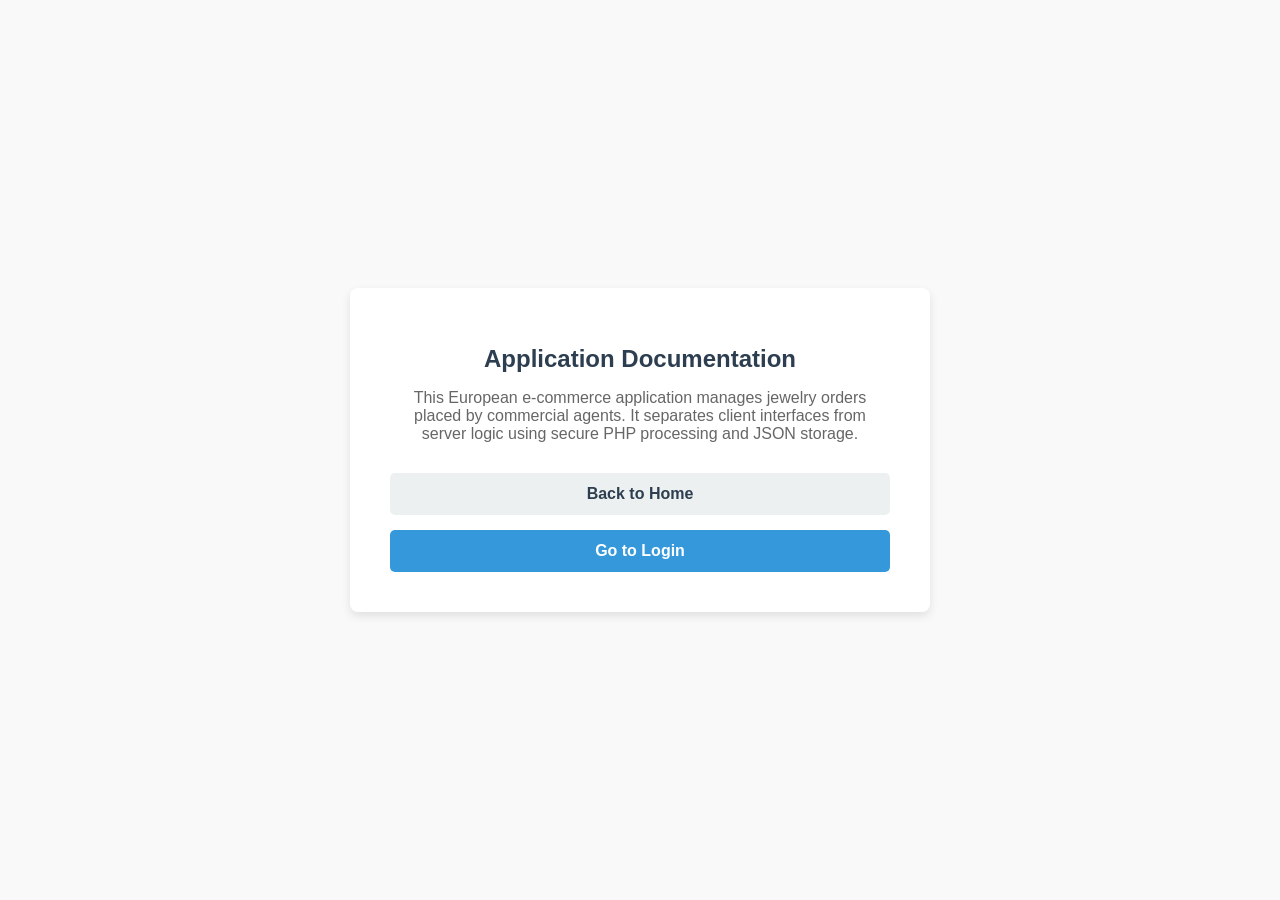
==== application/client/documentation.html @ af9f53cf "Commit 2: Afegits estils CSS, documentacio, login i authenticate.php" ====
<!DOCTYPE html>
<html lang="en">
<head>
    <meta charset="UTF-8">
    <meta name="viewport" content="width=device-width, initial-scale=1.0">
    <title>Documentation - Jewelry Store</title>
    <!-- Enllaç al full d'estils CSS -->
    <link rel="stylesheet" href="style.css">
</head>
<body>
    <div class="container">
        <!-- Descripció breu de l'aplicació exigida -->
        <h1>Application Documentation</h1>
        <p>This European e-commerce application manages jewelry orders placed by commercial agents. It separates client interfaces from server logic using secure PHP processing and JSON storage.</p>

        <div class="menu-buttons">
            <!-- Botons de retorn i accés -->
            <a href="index.html" class="btn">Back to Home</a>
            <a href="login.html" class="btn btn-primary">Go to Login</a>
        </div>
    </div>
</body>
</html>
---- application/client/style.css ----
/* Estils generals per a la interfície de la joieria */
body {
    font-family: Arial, sans-serif;
    background-color: #f9f9f9;
    color: #333;
    margin: 0;
    padding: 0;
    display: flex;
    justify-content: center;
    align-items: center;
    height: 100vh;
}

.container {
    background-color: #ffffff;
    padding: 40px;
    border-radius: 8px;
    box-shadow: 0 4px 10px rgba(0, 0, 0, 0.1);
    text-align: center;
    max-width: 500px;
    width: 100%;
}

h1 {
    color: #2c3e50;
    font-size: 24px;
}

p {
    color: #666;
    margin-bottom: 30px;
}

.menu-buttons {
    display: flex;
    flex-direction: column;
    gap: 15px;
}

.btn {
    display: inline-block;
    padding: 12px 20px;
    background-color: #ecf0f1;
    color: #2c3e50;
    text-decoration: none;
    border-radius: 5px;
    font-weight: bold;
    transition: background 0.3s;
}

.btn:hover {
    background-color: #bdc3c7;
}

.btn-primary {
    background-color: #3498db;
    color: white;
}

.btn-primary:hover {
    background-color: #2980b9;
}
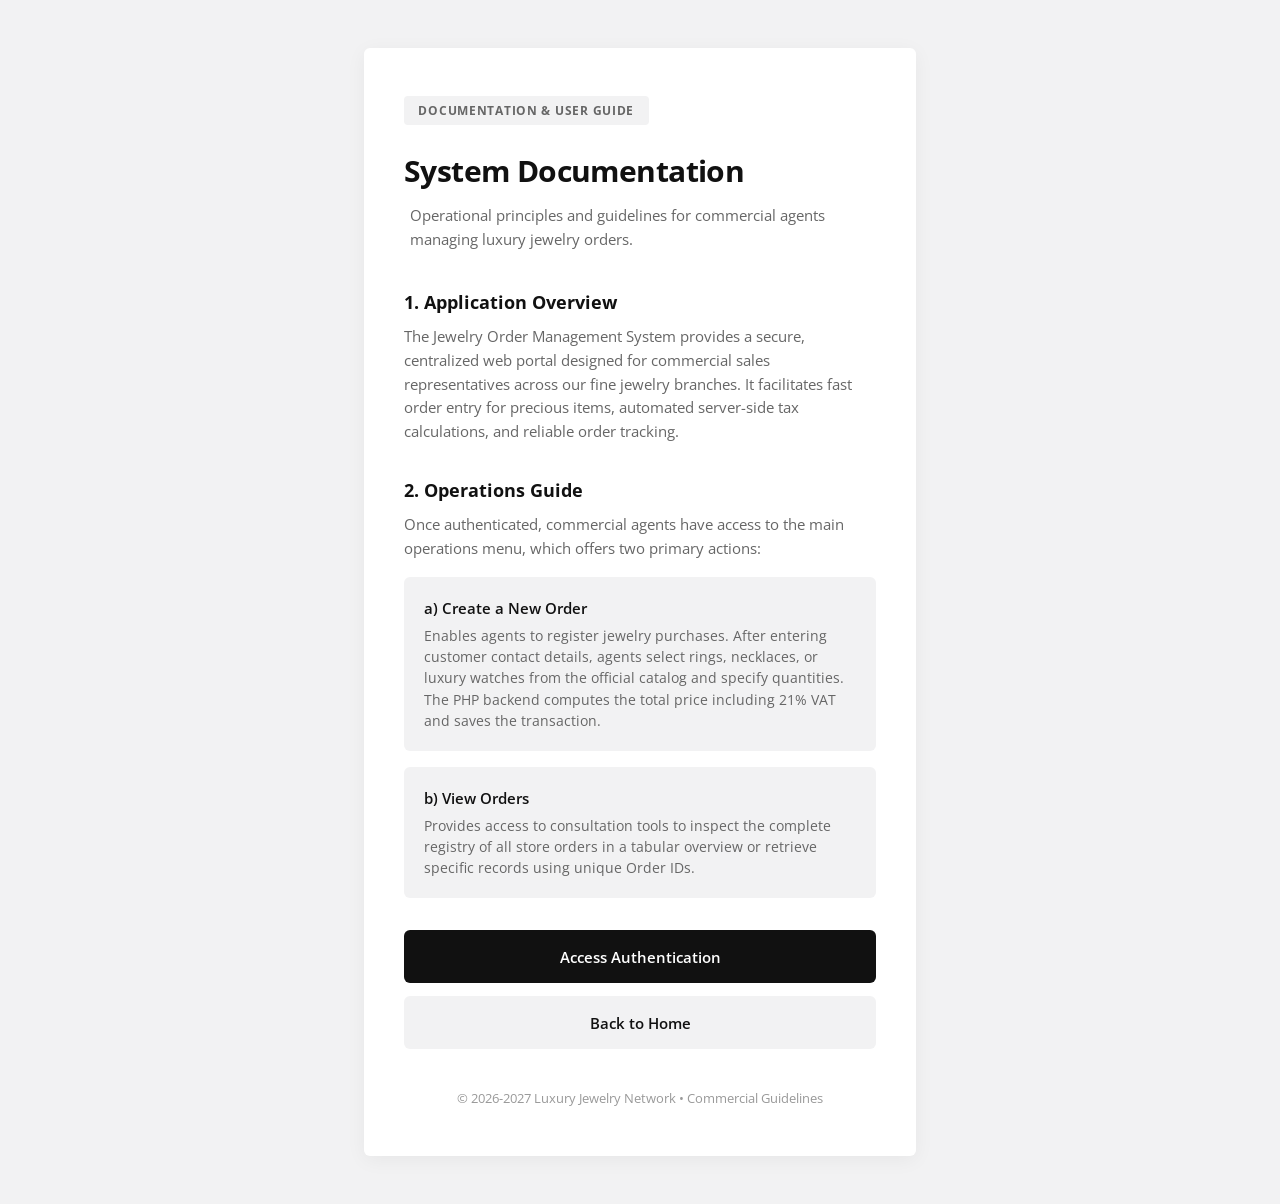
==== commit 5ca0cbbb: "Fix: Actualitzat el server" ====
--- a/application/client/documentation.html
+++ b/application/client/documentation.html
@@ -1,23 +1,63 @@
 <!DOCTYPE html>
 <html lang="en">
 <head>
-    <meta charset="UTF-8">
-    <meta name="viewport" content="width=device-width, initial-scale=1.0">
-    <title>Documentation - Jewelry Store</title>
-    <!-- Enllaç al full d'estils CSS -->
-    <link rel="stylesheet" href="style.css">
+  <meta charset="UTF-8">
+  <meta name="viewport" content="width=device-width, initial-scale=1.0">
+  <meta name="description" content="System description and operations documentation for the Jewelry Order Management System">
+  <title>Documentation - Jewelry Order Management</title>
+  <link rel="stylesheet" href="css/styles.css?v=4">
 </head>
 <body>
-    <div class="container">
-        <!-- Descripció breu de l'aplicació exigida -->
-        <h1>Application Documentation</h1>
-        <p>This European e-commerce application manages jewelry orders placed by commercial agents. It separates client interfaces from server logic using secure PHP processing and JSON storage.</p>
+  <main class="container">
+    <article class="glass-card doc-card" id="documentation-card">
+      <div class="app-badge">Documentation &amp; User Guide</div>
+      
+      <h1 class="app-title" id="doc-title">System Documentation</h1>
+      <p class="app-subtitle" id="doc-subtitle">
+        Operational principles and guidelines for commercial agents managing luxury jewelry orders.
+      </p>
 
-        <div class="menu-buttons">
-            <!-- Botons de retorn i accés -->
-            <a href="index.html" class="btn">Back to Home</a>
-            <a href="login.html" class="btn btn-primary">Go to Login</a>
+      <section class="doc-section" aria-labelledby="section-overview">
+        <h2 id="section-overview">1. Application Overview</h2>
+        <p>
+          The Jewelry Order Management System provides a secure, centralized web portal designed for commercial sales representatives across our fine jewelry branches. It facilitates fast order entry for precious items, automated server-side tax calculations, and reliable order tracking.
+        </p>
+      </section>
+
+      <section class="doc-section" aria-labelledby="section-operations">
+        <h2 id="section-operations">2. Operations Guide</h2>
+        <p>
+          Once authenticated, commercial agents have access to the main operations menu, which offers two primary actions:
+        </p>
+
+        <div class="doc-item">
+          <h3>a) Create a New Order</h3>
+          <p>
+            Enables agents to register jewelry purchases. After entering customer contact details, agents select rings, necklaces, or luxury watches from the official catalog and specify quantities. The PHP backend computes the total price including 21% VAT and saves the transaction.
+          </p>
         </div>
-    </div>
+
+        <div class="doc-item">
+          <h3>b) View Orders</h3>
+          <p>
+            Provides access to consultation tools to inspect the complete registry of all store orders in a tabular overview or retrieve specific records using unique Order IDs.
+          </p>
+        </div>
+      </section>
+
+      <nav class="button-group" aria-label="Documentation Navigation">
+        <a href="login.html" class="btn btn-primary" id="btn-doc-login">
+          Access Authentication
+        </a>
+        <a href="index.html" class="btn btn-secondary" id="btn-doc-home">
+          Back to Home
+        </a>
+      </nav>
+
+      <footer class="app-footer">
+        <p>&copy; 2026-2027 Luxury Jewelry Network &bull; Commercial Guidelines</p>
+      </footer>
+    </article>
+  </main>
 </body>
 </html>
--- a/application/client/css/styles.css
+++ b/application/client/css/styles.css
@@ -0,0 +1,243 @@
+@import url('https://fonts.googleapis.com/css2?family=Open+Sans:wght@400;500;600;700&display=swap');
+
+:root {
+  --bg-primary: #ffffff;
+  --bg-secondary: #f7f7f8;
+  --card-bg: #ffffff;
+  --text-primary: #111111;
+  --text-secondary: #666666;
+  --text-muted: #999999;
+  --btn-primary-bg: #111111;
+  --btn-primary-text: #ffffff;
+  --btn-primary-hover: #2e2e2e;
+  --btn-secondary-bg: #f2f2f3;
+  --btn-secondary-text: #111111;
+  --btn-secondary-hover: #e5e5e7;
+  --radius: 6px;
+  --shadow-subtle: 0 4px 20px rgba(0, 0, 0, 0.05);
+  --transition: all 0.2s ease;
+}
+
+* {
+  margin: 0;
+  padding: 0;
+  box-sizing: border-box;
+}
+
+body {
+  font-family: 'Open Sans', -apple-system, BlinkMacSystemFont, 'Segoe UI', Roboto, sans-serif;
+  background-color: var(--btn-secondary-bg);
+  color: var(--text-primary);
+  min-height: 100vh;
+  display: flex;
+  flex-direction: column;
+  line-height: 1.5;
+  -webkit-font-smoothing: antialiased;
+}
+
+body.home-page {
+  background: 
+    linear-gradient(rgba(43, 43, 43, 0.85), rgba(204, 204, 204, 0.85)),
+    url('../img/jewelry-bg.jpg') center/cover no-repeat fixed;
+}
+
+.container {
+  width: 100%;
+  max-width: 600px;
+  margin: 0 auto;
+  padding: 3rem 1.5rem;
+  flex: 1;
+  display: flex;
+  flex-direction: column;
+  justify-content: center;
+  align-items: center;
+}
+
+.glass-card {
+  background: var(--card-bg);
+  border: none;
+  box-shadow: var(--shadow-subtle);
+  border-radius: var(--radius);
+  padding: 3rem 2.5rem;
+  width: 100%;
+  text-align: center;
+  position: relative;
+  overflow: hidden;
+  animation: softFadeIn 0.7s ease-out forwards;
+}
+
+.glass-card > *:not(.card-watermark-logo) {
+  position: relative;
+  z-index: 1;
+}
+
+.card-watermark-logo {
+  position: absolute;
+  right: -115px;
+  bottom: -115px;
+  width: 450px;
+  height: 450px;
+  opacity: 0.11;
+  mix-blend-mode: multiply;
+  pointer-events: none;
+  z-index: 0;
+  user-select: none;
+  transition: opacity 0.3s ease;
+}
+
+.glass-card:hover .card-watermark-logo {
+  opacity: 0.15;
+}
+
+.app-badge {
+  display: inline-block;
+  padding: 0.35rem 0.9rem;
+  border-radius: 4px;
+  font-size: 0.75rem;
+  font-weight: 700;
+  letter-spacing: 0.06em;
+  text-transform: uppercase;
+  background: var(--btn-secondary-bg);
+  color: var(--text-secondary);
+  border: none;
+  margin-bottom: 1.5rem;
+}
+
+.app-title {
+  font-size: 1.85rem;
+  font-weight: 700;
+  color: var(--text-primary);
+  letter-spacing: -0.02em;
+  margin-bottom: 0.6rem;
+}
+
+.app-subtitle {
+  color: var(--text-secondary);
+  font-size: 0.95rem;
+  line-height: 1.6;
+  margin-bottom: 2.25rem;
+  max-width: 460px;
+  margin-left: auto;
+  margin-right: auto;
+}
+
+.button-group {
+  display: flex;
+  flex-direction: column;
+  gap: 0.85rem;
+  width: 100%;
+}
+
+.btn {
+  display: inline-flex;
+  align-items: center;
+  justify-content: center;
+  gap: 0.65rem;
+  padding: 0.95rem 1.5rem;
+  font-size: 0.92rem;
+  font-weight: 600;
+  border-radius: var(--radius);
+  cursor: pointer;
+  text-decoration: none;
+  transition: var(--transition);
+  border: none;
+  outline: none;
+  font-family: inherit;
+}
+
+.btn-primary {
+  background: var(--btn-primary-bg);
+  color: var(--btn-primary-text);
+}
+
+.btn-primary:hover {
+  background: var(--btn-primary-hover);
+}
+
+.btn-secondary {
+  background: var(--btn-secondary-bg);
+  color: var(--btn-secondary-text);
+}
+
+.btn-secondary:hover {
+  background: var(--btn-secondary-hover);
+}
+
+.app-footer {
+  margin-top: 2.5rem;
+  color: var(--text-muted);
+  font-size: 0.8rem;
+  text-align: center;
+}
+
+/* Documentation styles */
+.doc-card { text-align: left; }
+.doc-section { margin-bottom: 2rem; }
+.doc-section h2 { font-size: 1.15rem; font-weight: 700; margin-bottom: 0.6rem; color: var(--text-primary); }
+.doc-section p { color: var(--text-secondary); font-size: 0.93rem; line-height: 1.6; }
+.doc-item { background: var(--btn-secondary-bg); padding: 1.25rem; border-radius: var(--radius); margin-top: 1rem; }
+.doc-item h3 { font-size: 0.95rem; font-weight: 600; margin-bottom: 0.35rem; color: var(--text-primary); }
+.doc-item p { font-size: 0.88rem; color: var(--text-secondary); line-height: 1.5; }
+
+/* Form and Alert styles */
+.form-group { margin-bottom: 1.2rem; display: flex; flex-direction: column; gap: 0.4rem; }
+.form-label { font-size: 0.86rem; font-weight: 600; color: var(--text-primary); }
+.form-input { width: 100%; padding: 0.85rem 1rem; font-size: 0.95rem; font-family: inherit; border-radius: var(--radius); border: none; background-color: var(--btn-secondary-bg); color: var(--text-primary); transition: var(--transition); outline: none; }
+.form-input:focus { background-color: #e7e7e9; }
+.form-actions { display: flex; flex-direction: column; gap: 0.75rem; margin-top: 1.75rem; }
+
+.alert { padding: 0.85rem 1rem; border-radius: var(--radius); font-size: 0.86rem; font-weight: 500; margin-bottom: 1.25rem; display: none; border: none; animation: softFadeIn 0.3s ease-out forwards; }
+.alert-danger { background-color: #fef2f2; color: #991b1b; }
+.alert-success { background-color: #f0fdf4; color: #166534; }
+
+/* Order Creation layout */
+.container-wide { max-width: 980px; padding: 1.5rem 1rem; }
+.order-card { padding: 2rem 2.5rem; max-width: 100%; }
+.order-grid { display: grid; grid-template-columns: 1fr 1.15fr; gap: 2rem; margin: 1.25rem 0; text-align: left; }
+.order-col { display: flex; flex-direction: column; gap: 0.75rem; }
+.order-section-title { font-size: 0.82rem; font-weight: 700; color: var(--text-secondary); letter-spacing: 0.06em; text-transform: uppercase; margin-bottom: 0.25rem; }
+
+.product-item { display: flex; align-items: center; justify-content: space-between; padding: 0.75rem 1rem; border-radius: var(--radius); background-color: var(--btn-secondary-bg); gap: 0.75rem; transition: var(--transition); }
+.product-item:hover { background-color: #ebebee; }
+.product-select-wrap { display: flex; align-items: center; gap: 0.75rem; flex: 1; min-width: 0; cursor: pointer; }
+.product-checkbox { accent-color: #111111; width: 18px; height: 18px; cursor: pointer; flex-shrink: 0; }
+.product-info { display: flex; flex-direction: column; min-width: 0; }
+.product-name { font-size: 0.88rem; font-weight: 600; color: var(--text-primary); white-space: nowrap; overflow: hidden; text-overflow: ellipsis; }
+.product-price { font-size: 0.78rem; color: var(--text-secondary); font-weight: 500; }
+.product-qty-wrap { display: flex; align-items: center; gap: 0.4rem; flex-shrink: 0; }
+.product-qty-input { width: 60px; padding: 0.45rem 0.5rem; border-radius: 4px; border: none; background-color: #ffffff; color: var(--text-primary); font-size: 0.88rem; font-weight: 600; text-align: center; outline: none; }
+.product-qty-input:disabled { background-color: transparent; color: var(--text-muted); cursor: not-allowed; }
+
+.order-result-box { padding: 1rem 1.25rem; border-radius: var(--radius); background-color: #f0fdf4; color: #166534; margin-top: 1rem; display: none; }
+.order-result-title { font-size: 0.82rem; font-weight: 700; text-transform: uppercase; letter-spacing: 0.05em; margin-bottom: 0.2rem; }
+.order-result-amount { font-size: 1.4rem; font-weight: 700; }
+
+.order-actions-nav { display: flex; gap: 0.75rem; width: 100%; margin-top: 1.25rem; }
+.order-actions-nav .btn { flex: 1; padding: 0.85rem 1rem; font-size: 0.88rem; }
+
+/* Table styles */
+.table-wrapper { width: 100%; overflow-x: auto; margin: 1.25rem 0; border-radius: var(--radius); }
+.orders-table { width: 100%; border-collapse: collapse; text-align: left; font-size: 0.86rem; }
+.orders-table th { padding: 0.75rem 0.9rem; background-color: var(--btn-secondary-bg); font-weight: 600; color: var(--text-primary); }
+.orders-table td { padding: 0.85rem 0.9rem; border-bottom: 1px solid #f2f2f4; color: var(--text-primary); vertical-align: top; }
+.badge-item { display: inline-block; padding: 0.2rem 0.45rem; background-color: var(--btn-secondary-bg); border-radius: 4px; font-size: 0.76rem; margin: 0.15rem 0; }
+
+/* Split screen layout */
+body.split-layout-page { background-color: #ffffff; min-height: 100vh; margin: 0; padding: 0; display: flex; }
+.split-container { display: flex; width: 100vw; min-height: 100vh; }
+.split-form-panel { flex: 1; display: flex; align-items: center; justify-content: center; padding: 3rem 4rem; background-color: #ffffff; }
+.split-form-panel .auth-box { width: 100%; max-width: 420px; animation: softFadeIn 0.7s ease-out forwards; }
+.split-image-panel { flex: 1; padding: 1.25rem 1.25rem 1.25rem 0; display: flex; animation: softFadeIn 0.9s ease-out forwards; }
+.split-image { width: 100%; height: 100%; object-fit: cover; border-radius: 28px; display: block; }
+
+@media (max-width: 900px) {
+  .split-image-panel { display: none; }
+  .split-form-panel { padding: 2.5rem 1.5rem; }
+  .order-grid { grid-template-columns: 1fr; }
+  .order-actions-nav { flex-direction: column; }
+}
+
+@keyframes softFadeIn {
+  0% { opacity: 0; transform: translateY(8px); }
+  100% { opacity: 1; transform: translateY(0); }
+}
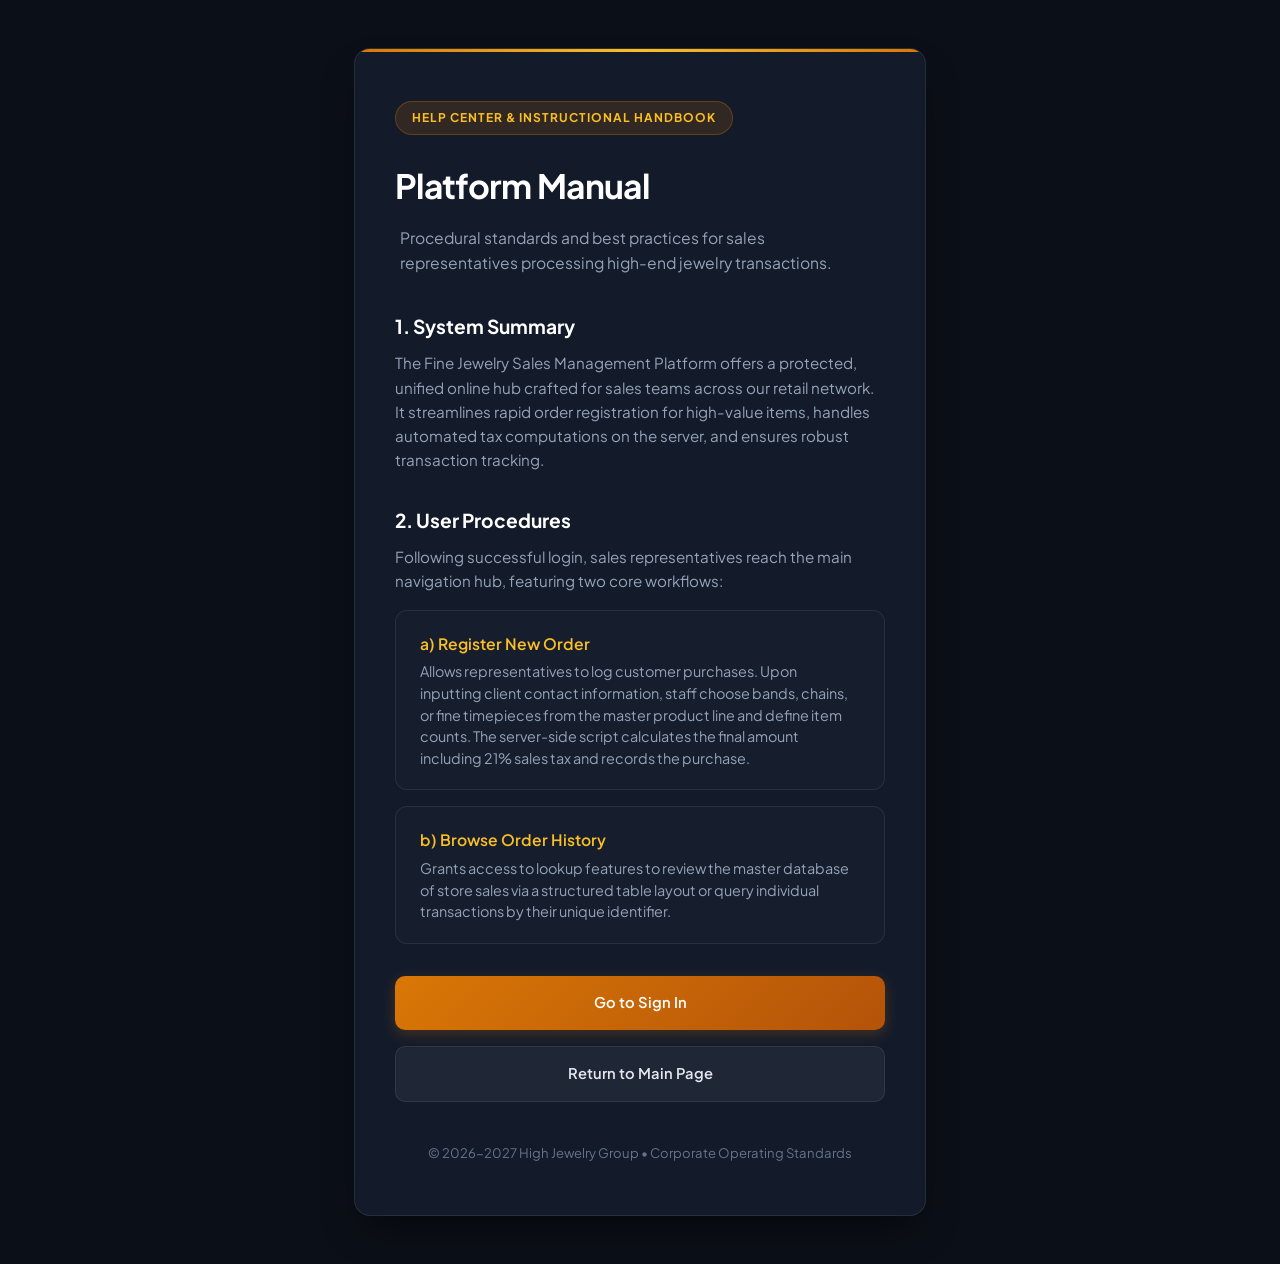
==== commit 11486927: "Fix: Actualitzat" ====
--- a/application/client/documentation.html
+++ b/application/client/documentation.html
@@ -3,59 +3,59 @@
 <head>
   <meta charset="UTF-8">
   <meta name="viewport" content="width=device-width, initial-scale=1.0">
-  <meta name="description" content="System description and operations documentation for the Jewelry Order Management System">
-  <title>Documentation - Jewelry Order Management</title>
+  <meta name="description" content="Technical instructions and operational reference for the Fine Jewelry Sales Management Platform">
+  <title>User Manual - Fine Jewelry Sales Platform</title>
   <link rel="stylesheet" href="css/styles.css?v=4">
 </head>
 <body>
   <main class="container">
     <article class="glass-card doc-card" id="documentation-card">
-      <div class="app-badge">Documentation &amp; User Guide</div>
+      <div class="app-badge">Help Center &amp; Instructional Handbook</div>
       
-      <h1 class="app-title" id="doc-title">System Documentation</h1>
+      <h1 class="app-title" id="doc-title">Platform Manual</h1>
       <p class="app-subtitle" id="doc-subtitle">
-        Operational principles and guidelines for commercial agents managing luxury jewelry orders.
+        Procedural standards and best practices for sales representatives processing high-end jewelry transactions.
       </p>
 
       <section class="doc-section" aria-labelledby="section-overview">
-        <h2 id="section-overview">1. Application Overview</h2>
+        <h2 id="section-overview">1. System Summary</h2>
         <p>
-          The Jewelry Order Management System provides a secure, centralized web portal designed for commercial sales representatives across our fine jewelry branches. It facilitates fast order entry for precious items, automated server-side tax calculations, and reliable order tracking.
+          The Fine Jewelry Sales Management Platform offers a protected, unified online hub crafted for sales teams across our retail network. It streamlines rapid order registration for high-value items, handles automated tax computations on the server, and ensures robust transaction tracking.
         </p>
       </section>
 
       <section class="doc-section" aria-labelledby="section-operations">
-        <h2 id="section-operations">2. Operations Guide</h2>
+        <h2 id="section-operations">2. User Procedures</h2>
         <p>
-          Once authenticated, commercial agents have access to the main operations menu, which offers two primary actions:
+          Following successful login, sales representatives reach the main navigation hub, featuring two core workflows:
         </p>
 
         <div class="doc-item">
-          <h3>a) Create a New Order</h3>
+          <h3>a) Register New Order</h3>
           <p>
-            Enables agents to register jewelry purchases. After entering customer contact details, agents select rings, necklaces, or luxury watches from the official catalog and specify quantities. The PHP backend computes the total price including 21% VAT and saves the transaction.
+            Allows representatives to log customer purchases. Upon inputting client contact information, staff choose bands, chains, or fine timepieces from the master product line and define item counts. The server-side script calculates the final amount including 21% sales tax and records the purchase.
           </p>
         </div>
 
         <div class="doc-item">
-          <h3>b) View Orders</h3>
+          <h3>b) Browse Order History</h3>
           <p>
-            Provides access to consultation tools to inspect the complete registry of all store orders in a tabular overview or retrieve specific records using unique Order IDs.
+            Grants access to lookup features to review the master database of store sales via a structured table layout or query individual transactions by their unique identifier.
           </p>
         </div>
       </section>
 
       <nav class="button-group" aria-label="Documentation Navigation">
         <a href="login.html" class="btn btn-primary" id="btn-doc-login">
-          Access Authentication
+          Go to Sign In
         </a>
         <a href="index.html" class="btn btn-secondary" id="btn-doc-home">
-          Back to Home
+          Return to Main Page
         </a>
       </nav>
 
       <footer class="app-footer">
-        <p>&copy; 2026-2027 Luxury Jewelry Network &bull; Commercial Guidelines</p>
+        <p>&copy; 2026-2027 High Jewelry Group &bull; Corporate Operating Standards</p>
       </footer>
     </article>
   </main>
--- a/application/client/css/styles.css
+++ b/application/client/css/styles.css
@@ -1,21 +1,30 @@
-@import url('https://fonts.googleapis.com/css2?family=Open+Sans:wght@400;500;600;700&display=swap');
+@import url('https://fonts.googleapis.com/css2?family=Plus+Jakarta+Sans:wght@400;500;600;700&display=swap');
 
 :root {
-  --bg-primary: #ffffff;
-  --bg-secondary: #f7f7f8;
-  --card-bg: #ffffff;
-  --text-primary: #111111;
-  --text-secondary: #666666;
-  --text-muted: #999999;
-  --btn-primary-bg: #111111;
+  --bg-primary: #0b0f17;
+  --bg-surface: #161e2e;
+  --card-bg: rgba(22, 30, 46, 0.85);
+  
+  --text-primary: #f8fafc;
+  --text-secondary: #94a3b8;
+  --text-muted: #64748b;
+  
+  --accent-gold: #d97706;
+  --accent-gold-light: #fbbf24;
+  --accent-gold-glow: rgba(217, 119, 6, 0.25);
+  
+  --btn-primary-bg: linear-gradient(135deg, #d97706 0%, #b45309 100%);
   --btn-primary-text: #ffffff;
-  --btn-primary-hover: #2e2e2e;
-  --btn-secondary-bg: #f2f2f3;
-  --btn-secondary-text: #111111;
-  --btn-secondary-hover: #e5e5e7;
-  --radius: 6px;
-  --shadow-subtle: 0 4px 20px rgba(0, 0, 0, 0.05);
-  --transition: all 0.2s ease;
+  --btn-primary-hover: linear-gradient(135deg, #f59e0b 0%, #d97706 100%);
+  
+  --btn-secondary-bg: rgba(255, 255, 255, 0.05);
+  --btn-secondary-text: #e2e8f0;
+  --btn-secondary-hover: rgba(255, 255, 255, 0.1);
+  
+  --radius: 16px;
+  --shadow-main: 0 20px 40px -15px rgba(0, 0, 0, 0.6);
+  --border-subtle: 1px solid rgba(255, 255, 255, 0.08);
+  --transition: all 0.25s cubic-bezier(0.4, 0, 0.2, 1);
 }
 
 * {
@@ -25,25 +34,28 @@
 }
 
 body {
-  font-family: 'Open Sans', -apple-system, BlinkMacSystemFont, 'Segoe UI', Roboto, sans-serif;
-  background-color: var(--btn-secondary-bg);
+  font-family: 'Plus Jakarta Sans', -apple-system, BlinkMacSystemFont, sans-serif;
+  background-color: var(--bg-primary);
   color: var(--text-primary);
   min-height: 100vh;
   display: flex;
   flex-direction: column;
-  line-height: 1.5;
+  line-height: 1.6;
   -webkit-font-smoothing: antialiased;
 }
 
+/* Background for home-page */
 body.home-page {
   background: 
-    linear-gradient(rgba(43, 43, 43, 0.85), rgba(204, 204, 204, 0.85)),
-    url('../img/jewelry-bg.jpg') center/cover no-repeat fixed;
+    radial-gradient(circle at 50% 0%, rgba(217, 119, 6, 0.18), transparent 50%),
+    radial-gradient(circle at 10% 90%, rgba(30, 41, 59, 0.8), transparent 40%),
+    linear-gradient(rgba(11, 15, 23, 0.88), rgba(11, 15, 23, 0.88)),
+    url('../img/fondo-joyeria.png') center/cover no-repeat fixed;
 }
 
 .container {
   width: 100%;
-  max-width: 600px;
+  max-width: 620px;
   margin: 0 auto;
   padding: 3rem 1.5rem;
   flex: 1;
@@ -55,68 +67,57 @@
 
 .glass-card {
   background: var(--card-bg);
-  border: none;
-  box-shadow: var(--shadow-subtle);
+  backdrop-filter: blur(16px);
+  -webkit-backdrop-filter: blur(16px);
+  border: var(--border-subtle);
+  box-shadow: var(--shadow-main);
   border-radius: var(--radius);
-  padding: 3rem 2.5rem;
+  padding: 3.25rem 2.5rem;
   width: 100%;
   text-align: center;
   position: relative;
   overflow: hidden;
-  animation: softFadeIn 0.7s ease-out forwards;
-}
-
-.glass-card > *:not(.card-watermark-logo) {
-  position: relative;
-  z-index: 1;
-}
-
-.card-watermark-logo {
+  animation: softFadeIn 0.6s cubic-bezier(0.16, 1, 0.3, 1) forwards;
+}
+
+.glass-card::before {
+  content: '';
   position: absolute;
-  right: -115px;
-  bottom: -115px;
-  width: 450px;
-  height: 450px;
-  opacity: 0.11;
-  mix-blend-mode: multiply;
-  pointer-events: none;
-  z-index: 0;
-  user-select: none;
-  transition: opacity 0.3s ease;
-}
-
-.glass-card:hover .card-watermark-logo {
-  opacity: 0.15;
+  top: 0;
+  left: 0;
+  right: 0;
+  height: 3px;
+  background: linear-gradient(90deg, #d97706, #fbbf24, #d97706);
 }
 
 .app-badge {
   display: inline-block;
-  padding: 0.35rem 0.9rem;
-  border-radius: 4px;
+  padding: 0.4rem 1rem;
+  border-radius: 9999px;
   font-size: 0.75rem;
   font-weight: 700;
-  letter-spacing: 0.06em;
+  letter-spacing: 0.08em;
   text-transform: uppercase;
-  background: var(--btn-secondary-bg);
-  color: var(--text-secondary);
-  border: none;
+  background: rgba(217, 119, 6, 0.15);
+  color: var(--accent-gold-light);
+  border: 1px solid rgba(217, 119, 6, 0.3);
   margin-bottom: 1.5rem;
 }
 
 .app-title {
-  font-size: 1.85rem;
+  font-size: 2.1rem;
   font-weight: 700;
-  color: var(--text-primary);
+  color: #ffffff;
   letter-spacing: -0.02em;
-  margin-bottom: 0.6rem;
+  margin-bottom: 0.75rem;
 }
 
 .app-subtitle {
   color: var(--text-secondary);
-  font-size: 0.95rem;
+  font-size: 0.98rem;
   line-height: 1.6;
   margin-bottom: 2.25rem;
-  max-width: 460px;
+  max-width: 480px;
   margin-left: auto;
   margin-right: auto;
 }
@@ -124,7 +125,7 @@
 .button-group {
   display: flex;
   flex-direction: column;
-  gap: 0.85rem;
+  gap: 1rem;
   width: 100%;
 }
 
@@ -136,7 +137,7 @@
   padding: 0.95rem 1.5rem;
   font-size: 0.92rem;
   font-weight: 600;
-  border-radius: var(--radius);
+  border-radius: calc(var(--radius) - 6px);
   cursor: pointer;
   text-decoration: none;
   transition: var(--transition);
@@ -148,96 +149,247 @@
 .btn-primary {
   background: var(--btn-primary-bg);
   color: var(--btn-primary-text);
+  box-shadow: 0 4px 14px var(--accent-gold-glow);
 }
 
 .btn-primary:hover {
   background: var(--btn-primary-hover);
+  transform: translateY(-2px);
+  box-shadow: 0 6px 20px rgba(217, 119, 6, 0.4);
 }
 
 .btn-secondary {
   background: var(--btn-secondary-bg);
   color: var(--btn-secondary-text);
+  border: var(--border-subtle);
 }
 
 .btn-secondary:hover {
   background: var(--btn-secondary-hover);
+  color: #ffffff;
+  transform: translateY(-2px);
+  border-color: rgba(255, 255, 255, 0.2);
 }
 
 .app-footer {
   margin-top: 2.5rem;
   color: var(--text-muted);
-  font-size: 0.8rem;
+  font-size: 0.82rem;
   text-align: center;
 }
 
 /* Documentation styles */
 .doc-card { text-align: left; }
 .doc-section { margin-bottom: 2rem; }
-.doc-section h2 { font-size: 1.15rem; font-weight: 700; margin-bottom: 0.6rem; color: var(--text-primary); }
-.doc-section p { color: var(--text-secondary); font-size: 0.93rem; line-height: 1.6; }
-.doc-item { background: var(--btn-secondary-bg); padding: 1.25rem; border-radius: var(--radius); margin-top: 1rem; }
-.doc-item h3 { font-size: 0.95rem; font-weight: 600; margin-bottom: 0.35rem; color: var(--text-primary); }
-.doc-item p { font-size: 0.88rem; color: var(--text-secondary); line-height: 1.5; }
-
-/* Form and Alert styles */
-.form-group { margin-bottom: 1.2rem; display: flex; flex-direction: column; gap: 0.4rem; }
-.form-label { font-size: 0.86rem; font-weight: 600; color: var(--text-primary); }
-.form-input { width: 100%; padding: 0.85rem 1rem; font-size: 0.95rem; font-family: inherit; border-radius: var(--radius); border: none; background-color: var(--btn-secondary-bg); color: var(--text-primary); transition: var(--transition); outline: none; }
-.form-input:focus { background-color: #e7e7e9; }
-.form-actions { display: flex; flex-direction: column; gap: 0.75rem; margin-top: 1.75rem; }
-
-.alert { padding: 0.85rem 1rem; border-radius: var(--radius); font-size: 0.86rem; font-weight: 500; margin-bottom: 1.25rem; display: none; border: none; animation: softFadeIn 0.3s ease-out forwards; }
-.alert-danger { background-color: #fef2f2; color: #991b1b; }
-.alert-success { background-color: #f0fdf4; color: #166534; }
+.doc-section h2 { font-size: 1.2rem; font-weight: 700; margin-bottom: 0.6rem; color: #ffffff; }
+.doc-section p { color: var(--text-secondary); font-size: 0.95rem; line-height: 1.6; }
+.doc-item { 
+  background: var(--bg-surface); 
+  padding: 1.25rem 1.5rem; 
+  border-radius: calc(var(--radius) - 4px); 
+  margin-top: 1rem;
+  border: var(--border-subtle);
+}
+.doc-item h3 { font-size: 0.98rem; font-weight: 600; margin-bottom: 0.35rem; color: var(--accent-gold-light); }
+.doc-item p { font-size: 0.9rem; color: var(--text-secondary); line-height: 1.5; }
+
+/* Forms & Alerts */
+.form-group { margin-bottom: 1.25rem; display: flex; flex-direction: column; gap: 0.45rem; text-align: left; }
+.form-label { font-size: 0.86rem; font-weight: 600; color: var(--text-secondary); }
+.form-input { 
+  width: 100%; 
+  padding: 0.85rem 1rem; 
+  font-size: 0.95rem; 
+  font-family: inherit; 
+  border-radius: calc(var(--radius) - 6px); 
+  border: 1px solid rgba(255, 255, 255, 0.12); 
+  background-color: rgba(11, 15, 23, 0.6); 
+  color: #ffffff; 
+  transition: var(--transition); 
+  outline: none; 
+}
+.form-input:focus { 
+  border-color: var(--accent-gold); 
+  box-shadow: 0 0 0 3px var(--accent-gold-glow); 
+}
+.form-actions { display: flex; flex-direction: column; gap: 0.85rem; margin-top: 1.75rem; }
+
+.alert { 
+  padding: 0.9rem 1.1rem; 
+  border-radius: calc(var(--radius) - 6px); 
+  font-size: 0.88rem; 
+  font-weight: 500; 
+  margin-bottom: 1.25rem; 
+  display: none; 
+  animation: softFadeIn 0.3s ease-out forwards; 
+}
+.alert-danger { background-color: rgba(239, 68, 68, 0.15); color: #fca5a5; border: 1px solid rgba(239, 68, 68, 0.3); }
+.alert-success { background-color: rgba(34, 197, 94, 0.15); color: #86efac; border: 1px solid rgba(34, 197, 94, 0.3); }
+
+/* Operations Page Options */
+.operations-group {
+  display: flex;
+  flex-direction: column;
+  gap: 1rem;
+  margin-bottom: 2rem;
+  text-align: left;
+}
+
+.operation-option {
+  display: flex;
+  align-items: flex-start;
+  gap: 1rem;
+  padding: 1.25rem 1.5rem;
+  border-radius: calc(var(--radius) - 4px);
+  background-color: var(--bg-surface);
+  border: var(--border-subtle);
+  cursor: pointer;
+  transition: var(--transition);
+}
+
+.operation-option:hover {
+  border-color: rgba(217, 119, 6, 0.5);
+  background-color: rgba(30, 41, 59, 0.8);
+  transform: translateY(-2px);
+}
+
+.operation-option input[type="radio"] {
+  accent-color: var(--accent-gold);
+  width: 20px;
+  height: 20px;
+  margin-top: 0.2rem;
+  cursor: pointer;
+  flex-shrink: 0;
+}
+
+.operation-option-text {
+  display: flex;
+  flex-direction: column;
+  gap: 0.25rem;
+}
+
+.operation-option-title {
+  font-size: 1rem;
+  font-weight: 600;
+  color: #ffffff;
+}
+
+.operation-option-desc {
+  font-size: 0.86rem;
+  color: var(--text-secondary);
+  line-height: 1.4;
+}
+
+.operation-option input[type="radio"]:checked + .operation-option-text .operation-option-title {
+  color: var(--accent-gold-light);
+}
+
+.button-group-op {
+  display: flex;
+  gap: 1rem;
+  width: 100%;
+}
+
+.button-group-op .btn {
+  flex: 1;
+}
 
 /* Order Creation layout */
-.container-wide { max-width: 980px; padding: 1.5rem 1rem; }
-.order-card { padding: 2rem 2.5rem; max-width: 100%; }
-.order-grid { display: grid; grid-template-columns: 1fr 1.15fr; gap: 2rem; margin: 1.25rem 0; text-align: left; }
-.order-col { display: flex; flex-direction: column; gap: 0.75rem; }
-.order-section-title { font-size: 0.82rem; font-weight: 700; color: var(--text-secondary); letter-spacing: 0.06em; text-transform: uppercase; margin-bottom: 0.25rem; }
-
-.product-item { display: flex; align-items: center; justify-content: space-between; padding: 0.75rem 1rem; border-radius: var(--radius); background-color: var(--btn-secondary-bg); gap: 0.75rem; transition: var(--transition); }
-.product-item:hover { background-color: #ebebee; }
+.container-wide { max-width: 1060px; padding: 2.5rem 1.5rem; }
+.order-card { padding: 2.5rem 3rem; max-width: 100%; }
+.order-grid { display: grid; grid-template-columns: 1fr 1.15fr; gap: 2.5rem; margin: 1.5rem 0; text-align: left; }
+.order-col { display: flex; flex-direction: column; gap: 0.85rem; }
+.order-section-title { font-size: 0.82rem; font-weight: 700; color: var(--accent-gold-light); letter-spacing: 0.08em; text-transform: uppercase; margin-bottom: 0.25rem; }
+
+.product-item { 
+  display: flex; 
+  align-items: center; 
+  justify-content: space-between; 
+  padding: 0.85rem 1.15rem; 
+  border-radius: calc(var(--radius) - 4px); 
+  background-color: var(--bg-surface); 
+  gap: 0.75rem; 
+  transition: var(--transition); 
+  border: var(--border-subtle);
+}
+.product-item:hover { 
+  border-color: var(--accent-gold);
+  background-color: rgba(51, 65, 85, 0.8);
+}
 .product-select-wrap { display: flex; align-items: center; gap: 0.75rem; flex: 1; min-width: 0; cursor: pointer; }
-.product-checkbox { accent-color: #111111; width: 18px; height: 18px; cursor: pointer; flex-shrink: 0; }
+.product-checkbox { accent-color: var(--accent-gold); width: 18px; height: 18px; cursor: pointer; flex-shrink: 0; }
 .product-info { display: flex; flex-direction: column; min-width: 0; }
-.product-name { font-size: 0.88rem; font-weight: 600; color: var(--text-primary); white-space: nowrap; overflow: hidden; text-overflow: ellipsis; }
-.product-price { font-size: 0.78rem; color: var(--text-secondary); font-weight: 500; }
+.product-name { font-size: 0.9rem; font-weight: 600; color: #ffffff; white-space: nowrap; overflow: hidden; text-overflow: ellipsis; }
+.product-price { font-size: 0.8rem; color: var(--accent-gold-light); font-weight: 600; }
 .product-qty-wrap { display: flex; align-items: center; gap: 0.4rem; flex-shrink: 0; }
-.product-qty-input { width: 60px; padding: 0.45rem 0.5rem; border-radius: 4px; border: none; background-color: #ffffff; color: var(--text-primary); font-size: 0.88rem; font-weight: 600; text-align: center; outline: none; }
-.product-qty-input:disabled { background-color: transparent; color: var(--text-muted); cursor: not-allowed; }
-
-.order-result-box { padding: 1rem 1.25rem; border-radius: var(--radius); background-color: #f0fdf4; color: #166534; margin-top: 1rem; display: none; }
+.product-qty-input { 
+  width: 60px; 
+  padding: 0.45rem 0.5rem; 
+  border-radius: 6px; 
+  border: 1px solid rgba(255, 255, 255, 0.2); 
+  background-color: var(--bg-primary); 
+  color: #ffffff; 
+  font-size: 0.88rem; 
+  font-weight: 600; 
+  text-align: center; 
+  outline: none; 
+}
+.product-qty-input:focus { border-color: var(--accent-gold); }
+.product-qty-input:disabled { opacity: 0.4; cursor: not-allowed; }
+
+.order-result-box { 
+  padding: 1.25rem 1.5rem; 
+  border-radius: calc(var(--radius) - 4px); 
+  background-color: rgba(34, 197, 94, 0.15); 
+  color: #86efac; 
+  border: 1px solid rgba(34, 197, 94, 0.3);
+  margin-top: 1rem; 
+  display: none; 
+}
 .order-result-title { font-size: 0.82rem; font-weight: 700; text-transform: uppercase; letter-spacing: 0.05em; margin-bottom: 0.2rem; }
-.order-result-amount { font-size: 1.4rem; font-weight: 700; }
-
-.order-actions-nav { display: flex; gap: 0.75rem; width: 100%; margin-top: 1.25rem; }
+.order-result-amount { font-size: 1.6rem; font-weight: 700; }
+
+.order-actions-nav { display: flex; gap: 0.85rem; width: 100%; margin-top: 1.5rem; }
 .order-actions-nav .btn { flex: 1; padding: 0.85rem 1rem; font-size: 0.88rem; }
 
 /* Table styles */
-.table-wrapper { width: 100%; overflow-x: auto; margin: 1.25rem 0; border-radius: var(--radius); }
-.orders-table { width: 100%; border-collapse: collapse; text-align: left; font-size: 0.86rem; }
-.orders-table th { padding: 0.75rem 0.9rem; background-color: var(--btn-secondary-bg); font-weight: 600; color: var(--text-primary); }
-.orders-table td { padding: 0.85rem 0.9rem; border-bottom: 1px solid #f2f2f4; color: var(--text-primary); vertical-align: top; }
-.badge-item { display: inline-block; padding: 0.2rem 0.45rem; background-color: var(--btn-secondary-bg); border-radius: 4px; font-size: 0.76rem; margin: 0.15rem 0; }
-
-/* Split screen layout */
-body.split-layout-page { background-color: #ffffff; min-height: 100vh; margin: 0; padding: 0; display: flex; }
+.table-wrapper { 
+  width: 100%; 
+  overflow-x: auto; 
+  margin: 1.5rem 0; 
+  border-radius: var(--radius); 
+  border: var(--border-subtle);
+  background: var(--bg-surface);
+}
+.orders-table { width: 100%; border-collapse: collapse; text-align: left; font-size: 0.88rem; }
+.orders-table th { padding: 0.9rem 1rem; background-color: rgba(15, 23, 42, 0.8); font-weight: 600; color: var(--text-secondary); border-bottom: var(--border-subtle); }
+.orders-table td { padding: 1rem; border-bottom: 1px solid rgba(255, 255, 255, 0.05); color: var(--text-primary); vertical-align: top; }
+.badge-item { display: inline-block; padding: 0.25rem 0.6rem; background-color: rgba(217, 119, 6, 0.15); color: var(--accent-gold-light); border-radius: 6px; font-size: 0.78rem; font-weight: 600; margin: 0.15rem 0; }
+
+/* Split Layout (Login) */
+body.split-layout-page { background-color: var(--bg-primary); min-height: 100vh; margin: 0; padding: 0; display: flex; }
 .split-container { display: flex; width: 100vw; min-height: 100vh; }
-.split-form-panel { flex: 1; display: flex; align-items: center; justify-content: center; padding: 3rem 4rem; background-color: #ffffff; }
-.split-form-panel .auth-box { width: 100%; max-width: 420px; animation: softFadeIn 0.7s ease-out forwards; }
-.split-image-panel { flex: 1; padding: 1.25rem 1.25rem 1.25rem 0; display: flex; animation: softFadeIn 0.9s ease-out forwards; }
-.split-image { width: 100%; height: 100%; object-fit: cover; border-radius: 28px; display: block; }
+.split-form-panel { flex: 1; display: flex; align-items: center; justify-content: center; padding: 3rem 4rem; background-color: var(--bg-primary); }
+.split-form-panel .auth-box { width: 100%; max-width: 420px; animation: softFadeIn 0.6s cubic-bezier(0.16, 1, 0.3, 1) forwards; }
+.split-image-panel { 
+  flex: 1; 
+  padding: 1.5rem; 
+  display: flex; 
+  align-items: center; 
+  justify-content: center; 
+  background: linear-gradient(135deg, rgba(22, 30, 46, 0.9), rgba(11, 15, 23, 0.95)); 
+  border-left: var(--border-subtle);
+}
 
 @media (max-width: 900px) {
   .split-image-panel { display: none; }
   .split-form-panel { padding: 2.5rem 1.5rem; }
   .order-grid { grid-template-columns: 1fr; }
   .order-actions-nav { flex-direction: column; }
+  .button-group-op { flex-direction: column; }
 }
 
 @keyframes softFadeIn {
-  0% { opacity: 0; transform: translateY(8px); }
+  0% { opacity: 0; transform: translateY(12px); }
   100% { opacity: 1; transform: translateY(0); }
 }
